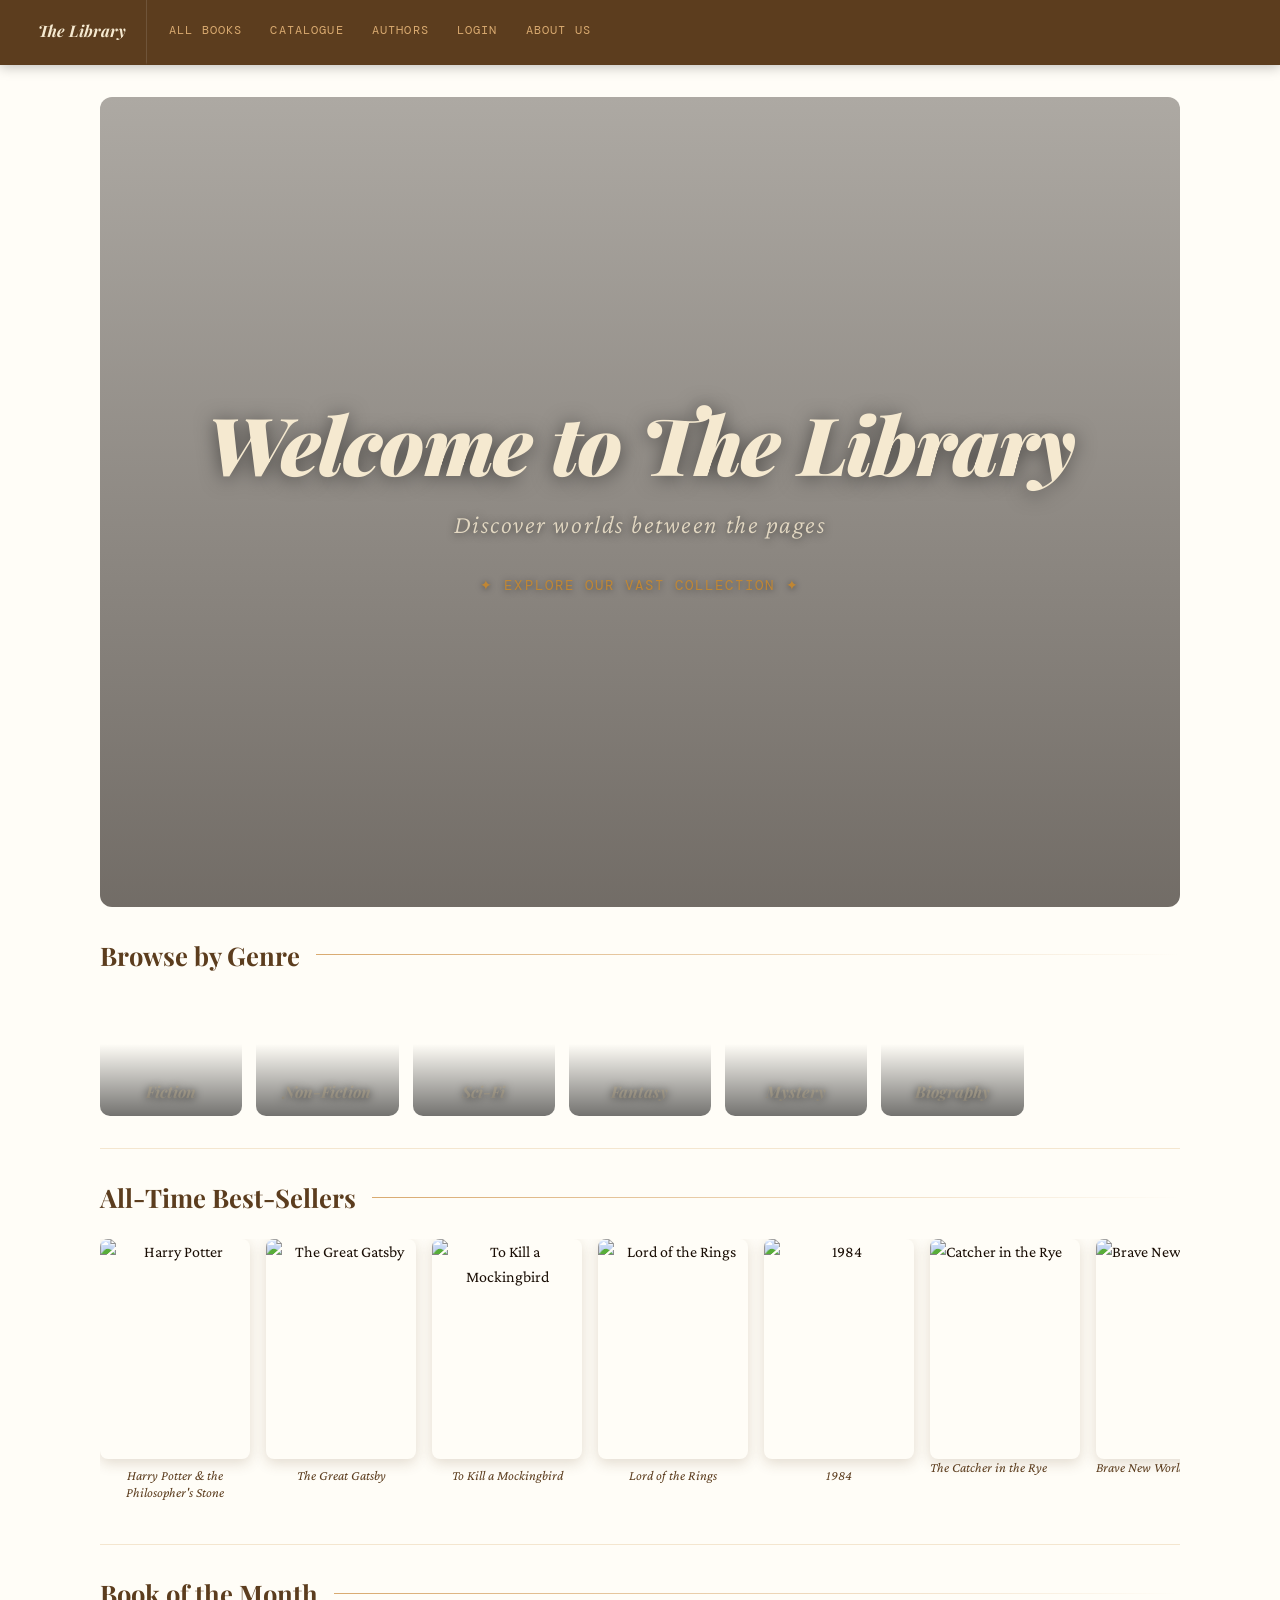
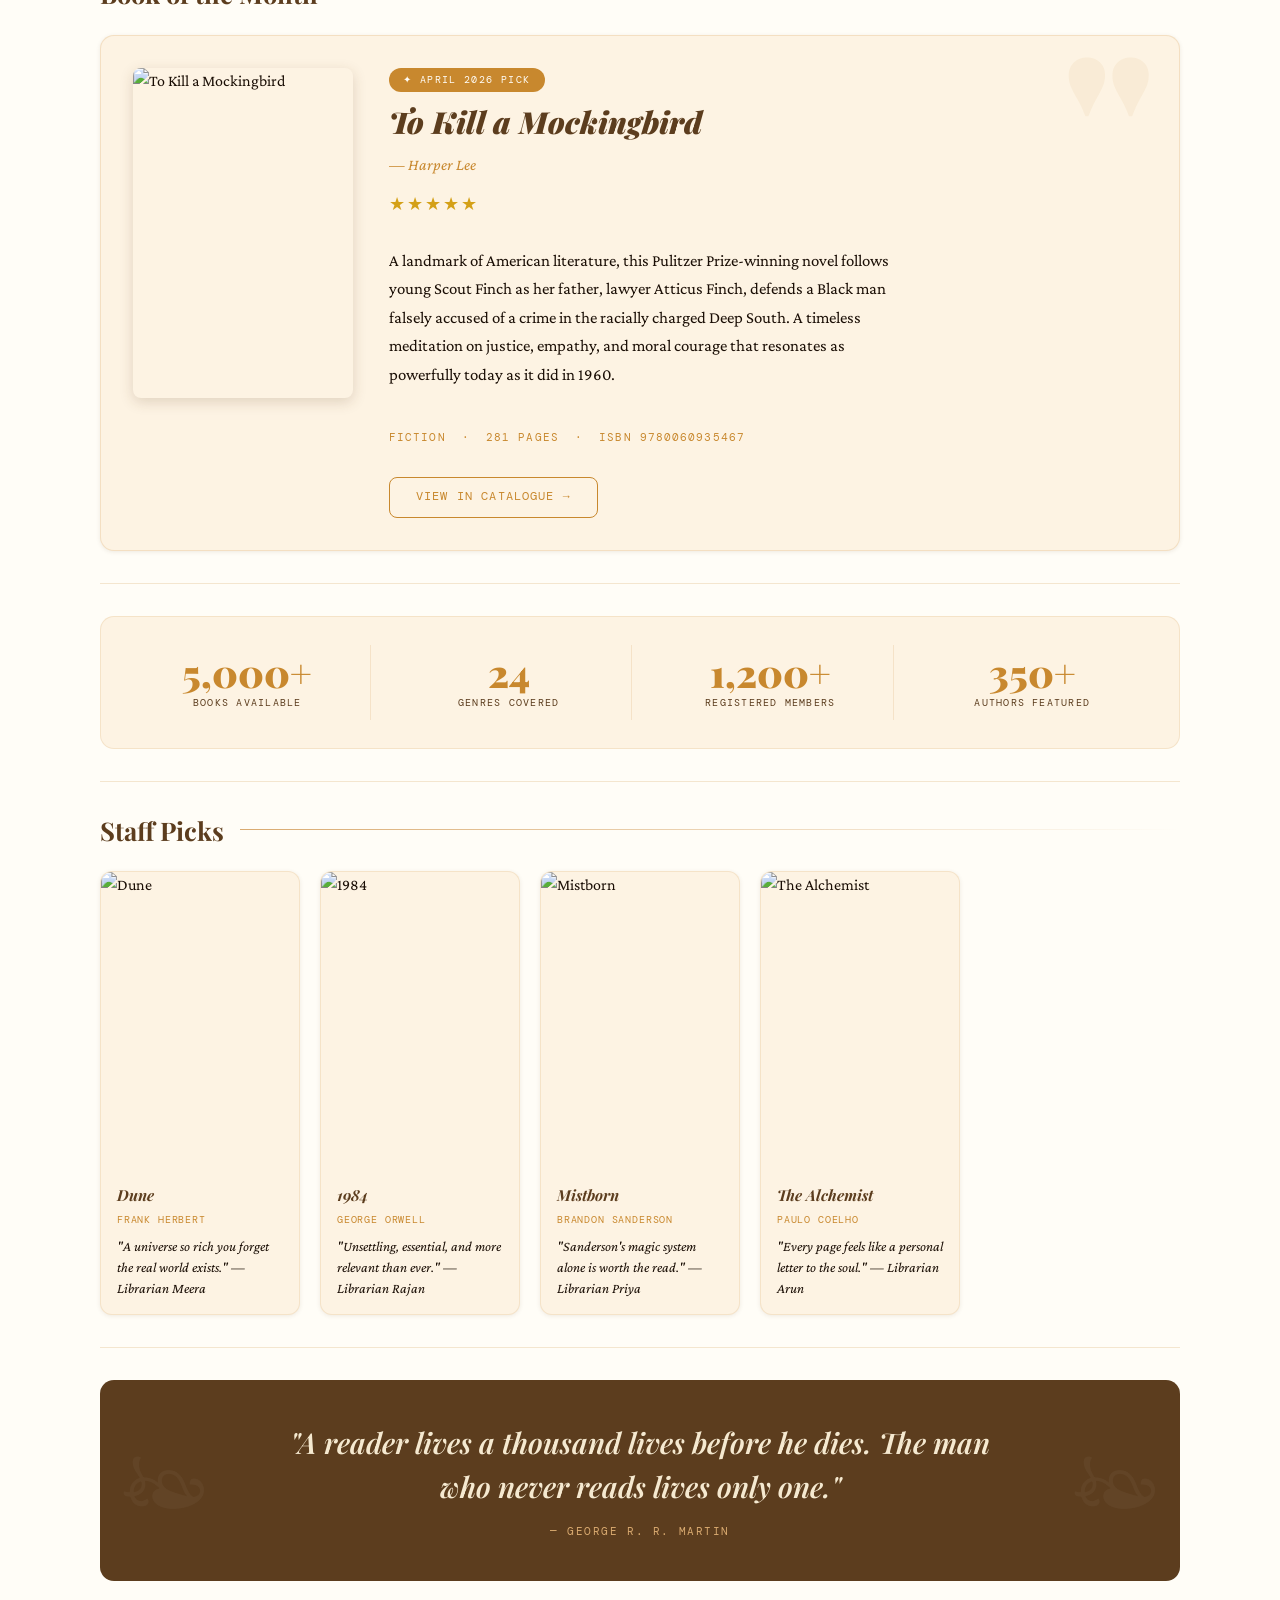
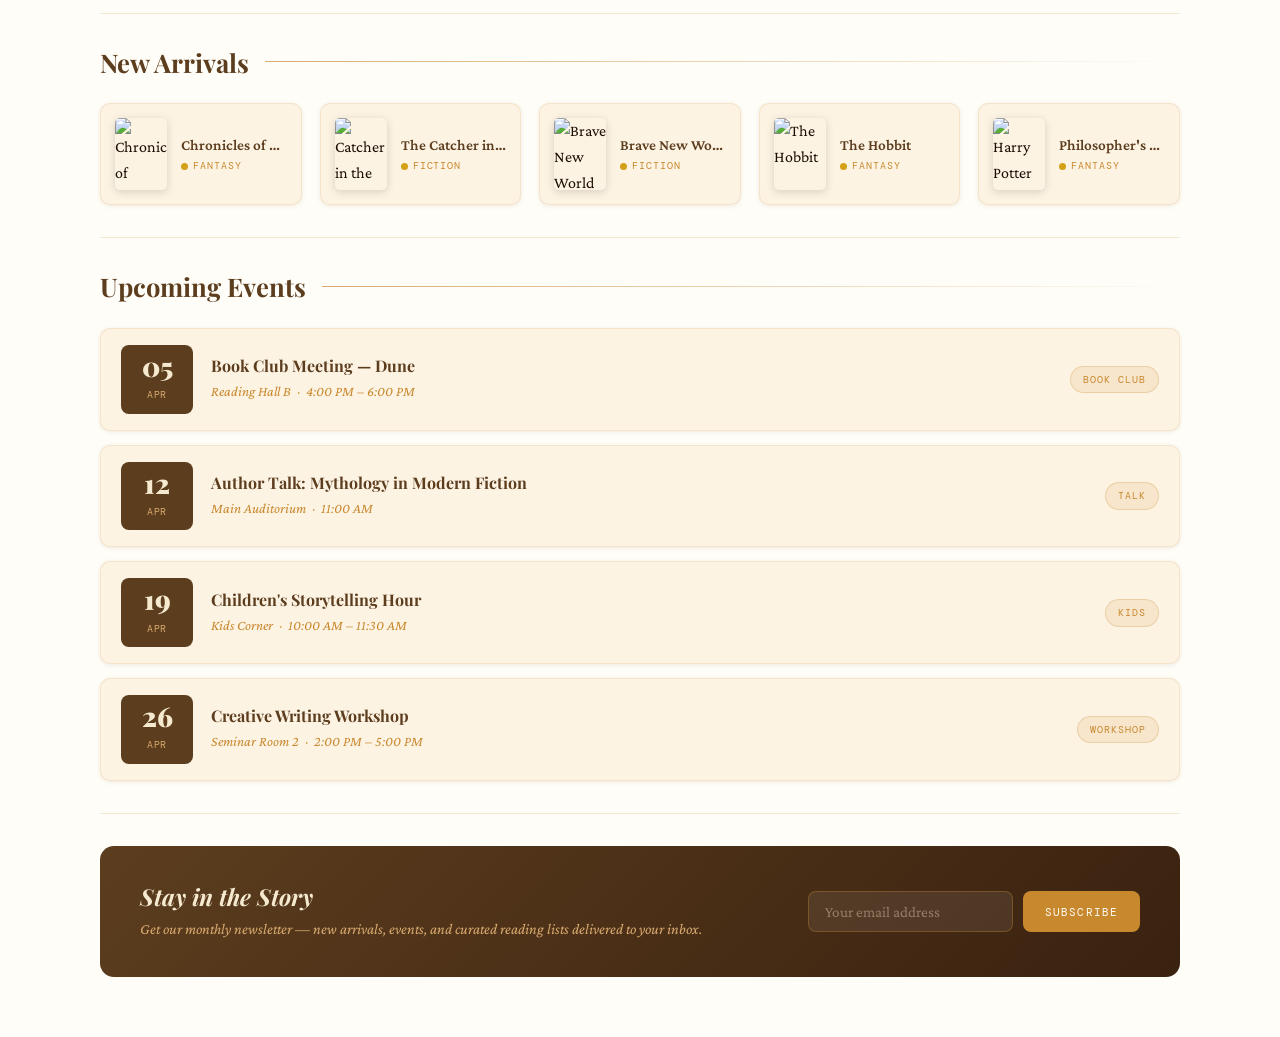
==== index.html @ 383b51c3 "Add files via upload" ====
<!DOCTYPE html>
<html lang="en">

<head>
    <title>The Library — Home</title>
    <meta name="viewport" content="width=device-width, initial-scale=1.0">
    <link rel="stylesheet" href="style.css">
    <style>
        .hero {
            position: relative;
            height: 90vh;
            display: flex;
            flex-direction: column;
            align-items: center;
            justify-content: center;
            text-align: center;
            border-radius: 12px;
            overflow: hidden;
            margin-bottom: 2rem;
            background-image: url(images/hero.jpg);
            background-size: cover;
            background-position: center;
        }

        .hero::before {
            content: '';
            position: absolute;
            inset: 0;
            background: linear-gradient(to bottom, rgba(20, 12, 6, 0.35) 0%, rgba(20, 12, 6, 0.60) 100%);
        }

        .hero>* {
            position: relative;
            z-index: 1;
        }

        .hero h1 {
            font-family: 'Playfair Display', Georgia, serif;
            font-size: clamp(2.5rem, 7vw, 5rem);
            font-weight: 900;
            font-style: italic;
            color: var(--cream);
            text-shadow: 0 2px 20px rgba(0, 0, 0, 0.5);
            margin-bottom: 0.2em;
            letter-spacing: -0.02em;
        }

        .hero h2 {
            font-family: 'Crimson Pro', Georgia, serif;
            font-size: clamp(1.1rem, 3vw, 1.6rem);
            font-weight: 300;
            font-style: italic;
            color: rgba(245, 233, 208, 0.85);
            text-shadow: 0 1px 8px rgba(0, 0, 0, 0.6);
            margin-bottom: 0.8em;
            letter-spacing: 0.06em;
        }

        .hero p {
            font-family: 'DM Mono', monospace;
            font-size: 0.85rem;
            letter-spacing: 0.15em;
            text-transform: uppercase;
            color: rgba(200, 136, 46, 0.9);
            text-shadow: 0 1px 6px rgba(0, 0, 0, 0.5);
        }


        .section-title {
            display: flex;
            align-items: center;
            gap: 16px;
            margin-bottom: 1.6rem;
        }

        .section-title h2 {
            margin: 0;
        }

        .section-title::after {
            content: '';
            flex: 1;
            height: 1px;
            background: linear-gradient(to right, var(--tan), transparent);
        }


        .featured-book {
            display: grid;
            grid-template-columns: 220px 1fr;
            gap: 36px;
            align-items: start;
            background: var(--parchment);
            border-radius: 14px;
            padding: 32px;
            border: 1px solid rgba(200, 136, 46, 0.18);
            box-shadow: var(--shadow-sm);
            position: relative;
            overflow: hidden;
        }

        .featured-book::before {
            content: '"';
            position: absolute;
            top: -20px;
            right: 24px;
            font-family: 'Playfair Display', Georgia, serif;
            font-size: 14rem;
            font-weight: 900;
            color: rgba(200, 136, 46, 0.07);
            line-height: 1;
            pointer-events: none;
        }

        .featured-book img {
            width: 100%;
            aspect-ratio: 2/3;
            object-fit: cover;
            border-radius: 8px;
            box-shadow: var(--shadow-md);
        }

        .featured-meta {
            display: flex;
            flex-direction: column;
            gap: 12px;
        }

        .badge {
            display: inline-block;
            font-family: 'DM Mono', monospace;
            font-size: 0.62rem;
            letter-spacing: 0.14em;
            text-transform: uppercase;
            padding: 4px 14px;
            border-radius: 20px;
            background: var(--amber);
            color: var(--white);
            width: fit-content;
        }

        .featured-meta h3 {
            font-family: 'Playfair Display', Georgia, serif;
            font-size: 1.9rem;
            font-weight: 900;
            font-style: italic;
            color: var(--sepia);
            margin: 0;
            line-height: 1.2;
        }

        .featured-meta .author-line {
            font-family: 'Crimson Pro', Georgia, serif;
            font-size: 1rem;
            color: var(--amber);
            font-style: italic;
        }

        .featured-meta .blurb {
            font-family: 'Crimson Pro', Georgia, serif;
            font-size: 1.05rem;
            color: var(--ink);
            line-height: 1.7;
            max-width: 520px;
        }

        .star-rating {
            color: var(--gold);
            font-size: 1.1rem;
            letter-spacing: 2px;
        }

        .btn-outline {
            display: inline-block;
            margin-top: 8px;
            padding: 10px 26px;
            border: 1.5px solid var(--amber);
            border-radius: 8px;
            font-family: 'DM Mono', monospace;
            font-size: 0.72rem;
            letter-spacing: 0.1em;
            text-transform: uppercase;
            color: var(--amber);
            transition: all 0.22s;
            width: fit-content;
        }

        .btn-outline:hover {
            background: var(--amber);
            color: var(--white);
            transform: translateY(-2px);
            box-shadow: 0 4px 14px rgba(154, 95, 42, 0.25);
        }


        .picks-grid {
            display: grid;
            grid-template-columns: repeat(auto-fill, minmax(200px, 1fr));
            gap: 20px;
        }

        .pick-card {
            background: var(--parchment);
            border-radius: 12px;
            overflow: hidden;
            border: 1px solid rgba(200, 136, 46, 0.15);
            box-shadow: var(--shadow-sm);
            transition: transform 0.3s, box-shadow 0.3s;
            cursor: pointer;
        }

        .pick-card:hover {
            transform: translateY(-5px);
            box-shadow: var(--shadow-md);
        }

        .pick-card img {
            width: 100%;
            aspect-ratio: 2/3;
            object-fit: cover;
            display: block;
        }

        .pick-info {
            padding: 14px 16px;
        }

        .pick-info .pick-title {
            font-family: 'Playfair Display', Georgia, serif;
            font-size: 0.95rem;
            font-weight: 700;
            font-style: italic;
            color: var(--sepia);
            margin-bottom: 4px;
        }

        .pick-info .pick-author {
            font-family: 'DM Mono', monospace;
            font-size: 0.65rem;
            letter-spacing: 0.08em;
            text-transform: uppercase;
            color: var(--amber);
        }

        .pick-info .pick-note {
            font-family: 'Crimson Pro', Georgia, serif;
            font-size: 0.88rem;
            color: var(--ink);
            margin-top: 8px;
            font-style: italic;
            line-height: 1.5;
        }


        .quote-banner {
            background: var(--sepia);
            border-radius: 14px;
            padding: 40px 48px;
            text-align: center;
            position: relative;
            overflow: hidden;
        }

        .quote-banner::before,
        .quote-banner::after {
            content: '❧';
            position: absolute;
            font-size: 6rem;
            color: rgba(255, 255, 255, 0.04);
            top: 50%;
            transform: translateY(-50%);
        }

        .quote-banner::before {
            left: 20px;
        }

        .quote-banner::after {
            right: 20px;
        }

        .quote-text {
            font-family: 'Playfair Display', Georgia, serif;
            font-size: clamp(1.25rem, 2.5vw, 1.8rem);
            font-style: italic;
            font-weight: 600;
            color: var(--cream);
            line-height: 1.55;
            max-width: 700px;
            margin: 0 auto 14px;
            position: relative;
            z-index: 1;
        }

        .quote-attr {
            font-family: 'DM Mono', monospace;
            font-size: 0.7rem;
            letter-spacing: 0.14em;
            text-transform: uppercase;
            color: var(--tan);
        }


        .arrivals-grid {
            display: grid;
            grid-template-columns: repeat(auto-fill, minmax(180px, 1fr));
            gap: 18px;
        }

        .arrival-card {
            display: flex;
            align-items: center;
            gap: 14px;
            background: var(--parchment);
            border-radius: 10px;
            padding: 14px;
            border: 1px solid rgba(200, 136, 46, 0.14);
            box-shadow: var(--shadow-sm);
            transition: transform 0.25s, box-shadow 0.25s;
            cursor: pointer;
        }

        .arrival-card:hover {
            transform: translateY(-3px);
            box-shadow: var(--shadow-md);
        }

        .arrival-card img {
            width: 52px;
            height: 72px;
            object-fit: cover;
            border-radius: 5px;
            flex-shrink: 0;
            box-shadow: 0 2px 8px rgba(0, 0, 0, 0.15);
        }

        .arrival-info {
            min-width: 0;
        }

        .arrival-info .arr-title {
            font-family: 'Crimson Pro', Georgia, serif;
            font-weight: 600;
            font-size: 0.95rem;
            color: var(--sepia);
            line-height: 1.3;
            margin-bottom: 3px;
            white-space: nowrap;
            overflow: hidden;
            text-overflow: ellipsis;
        }

        .arrival-info .arr-genre {
            font-family: 'DM Mono', monospace;
            font-size: 0.6rem;
            letter-spacing: 0.1em;
            text-transform: uppercase;
            color: var(--amber);
        }

        .new-dot {
            display: inline-block;
            width: 7px;
            height: 7px;
            border-radius: 50%;
            background: var(--gold);
            margin-right: 5px;
            vertical-align: middle;
            flex-shrink: 0;
        }


        .events-list {
            display: flex;
            flex-direction: column;
            gap: 14px;
        }

        .event-item {
            display: grid;
            grid-template-columns: 72px 1fr auto;
            align-items: center;
            gap: 18px;
            background: var(--parchment);
            border-radius: 10px;
            padding: 16px 20px;
            border: 1px solid rgba(200, 136, 46, 0.14);
            box-shadow: var(--shadow-sm);
            transition: transform 0.2s;
        }

        .event-item:hover {
            transform: translateX(4px);
        }

        .event-date {
            text-align: center;
            background: var(--sepia);
            color: var(--cream);
            border-radius: 8px;
            padding: 8px 6px;
        }

        .event-date .ev-day {
            font-family: 'Playfair Display', Georgia, serif;
            font-size: 1.7rem;
            font-weight: 900;
            line-height: 1;
            display: block;
        }

        .event-date .ev-mon {
            font-family: 'DM Mono', monospace;
            font-size: 0.6rem;
            letter-spacing: 0.1em;
            text-transform: uppercase;
            color: var(--tan);
        }

        .event-info h3 {
            font-family: 'Playfair Display', Georgia, serif;
            font-size: 1rem;
            font-weight: 700;
            color: var(--sepia);
            margin: 0 0 4px;
        }

        .event-info p {
            font-family: 'Crimson Pro', Georgia, serif;
            font-size: 0.88rem;
            color: var(--amber);
            margin: 0;
            font-style: italic;
        }

        .event-tag {
            font-family: 'DM Mono', monospace;
            font-size: 0.6rem;
            letter-spacing: 0.1em;
            text-transform: uppercase;
            padding: 5px 12px;
            border-radius: 20px;
            background: rgba(200, 136, 46, 0.12);
            color: var(--amber);
            border: 1px solid rgba(200, 136, 46, 0.25);
            white-space: nowrap;
        }


        .stats-row {
            display: grid;
            grid-template-columns: repeat(4, 1fr);
            gap: 16px;
            background: var(--parchment);
            border-radius: 14px;
            padding: 28px 24px;
            border: 1px solid rgba(200, 136, 46, 0.15);
        }

        .stat-item {
            text-align: center;
            padding: 8px;
            border-right: 1px solid rgba(200, 136, 46, 0.15);
        }

        .stat-item:last-child {
            border-right: none;
        }

        .stat-num {
            font-family: 'Playfair Display', Georgia, serif;
            font-size: 2.4rem;
            font-weight: 900;
            color: var(--amber);
            line-height: 1;
            margin-bottom: 4px;
        }

        .stat-label {
            font-family: 'DM Mono', monospace;
            font-size: 0.65rem;
            letter-spacing: 0.12em;
            text-transform: uppercase;
            color: var(--sepia);
        }


        .newsletter-box {
            background: linear-gradient(135deg, var(--sepia) 0%, #3a2210 100%);
            border-radius: 14px;
            padding: 36px 40px;
            display: grid;
            grid-template-columns: 1fr auto;
            align-items: center;
            gap: 32px;
        }

        .newsletter-box h3 {
            font-family: 'Playfair Display', Georgia, serif;
            font-size: 1.45rem;
            font-style: italic;
            color: var(--cream);
            margin: 0 0 6px;
        }

        .newsletter-box p {
            font-family: 'Crimson Pro', Georgia, serif;
            font-size: 0.95rem;
            color: var(--tan);
            margin: 0;
            font-style: italic;
        }

        .newsletter-form {
            display: flex;
            gap: 10px;
            min-width: 320px;
        }

        .newsletter-form input {
            flex: 1;
            padding: 11px 16px;
            border-radius: 8px;
            border: 1.5px solid rgba(200, 136, 46, 0.35);
            background: rgba(255, 255, 255, 0.08);
            color: var(--cream);
            font-family: 'Crimson Pro', Georgia, serif;
            font-size: 0.95rem;
            outline: none;
            transition: border-color 0.2s;
        }

        .newsletter-form input::placeholder {
            color: rgba(245, 233, 208, 0.4);
        }

        .newsletter-form input:focus {
            border-color: var(--gold);
        }

        .newsletter-form button {
            padding: 11px 22px;
            background: var(--amber);
            color: var(--white);
            border: none;
            border-radius: 8px;
            font-family: 'DM Mono', monospace;
            font-size: 0.7rem;
            letter-spacing: 0.1em;
            text-transform: uppercase;
            cursor: pointer;
            transition: background 0.2s, transform 0.15s;
            white-space: nowrap;
        }

        .newsletter-form button:hover {
            background: var(--gold);
            transform: translateY(-1px);
        }

        @media (max-width: 800px) {
            .featured-book {
                grid-template-columns: 1fr;
            }

            .featured-book img {
                max-width: 200px;
                margin: 0 auto;
            }

            .stats-row {
                grid-template-columns: repeat(2, 1fr);
            }

            .newsletter-box {
                grid-template-columns: 1fr;
                gap: 20px;
            }

            .newsletter-form {
                min-width: unset;
            }

            .event-item {
                grid-template-columns: 60px 1fr;
            }

            .event-tag {
                display: none;
            }
        }

        @media (max-width: 500px) {
            .stats-row {
                grid-template-columns: 1fr 1fr;
            }

            .stat-item:nth-child(2) {
                border-right: none;
            }

            .stat-item:nth-child(3) {
                border-right: 1px solid rgba(200, 136, 46, 0.15);
            }
        }
    </style>
</head>

<body>
    <div class="topnav">
        <a href="index.html" id="home">The Library</a>
        <a href="books.html">All Books</a>
        <a href="catalogue.html">Catalogue</a>
        <a href="authors.html">Authors</a>
        <a href="login.html">Login</a>
        <a href="about.html">About Us</a>
    </div>

    <div class="main">


        <div class="hero">
            <h1>Welcome to The Library</h1>
            <h2>Discover worlds between the pages</h2>
            <p>✦ Explore our vast collection ✦</p>
        </div>


        <div class="section-title">
            <h2>Browse by Genre</h2>
        </div>
        <div class="gennav-home">
            <a class="gen-card" href="books.html#fiction"
                style="background-image:url(images/genres/fiction.jfif)">Fiction</a>
            <a class="gen-card" href="books.html#non-fiction"
                style="background-image:url(images/genres/non-fiction.jpeg)">Non-Fiction</a>
            <a class="gen-card" href="books.html#science-fiction"
                style="background-image:url(images/genres/science-fiction.jfif);background-position:bottom">Sci-Fi</a>
            <a class="gen-card" href="books.html#fantasy"
                style="background-image:url(images/genres/fantasy.jfif)">Fantasy</a>
            <a class="gen-card" href="books.html#mystery"
                style="background-image:url(images/genres/mystery.jfif)">Mystery</a>
            <a class="gen-card" href="books.html#biography"
                style="background-image:url(images/genres/biography.jfif)">Biography</a>
        </div>

        <hr>


        <div class="section-title">
            <h2>All-Time Best-Sellers</h2>
        </div>
        <div class="scroll-row">
            <div class="scroll-col"><a href="books.html#hp"><img
                        src="https://m.media-amazon.com/images/I/81q77Q39nEL._SL1500_.jpg" alt="Harry Potter">
                    <p>Harry Potter &amp; the Philosopher's Stone</p>
                </a></div>
            <div class="scroll-col"><a href="books.html#gatsby"><img
                        src="https://nikol-verlag.de/cdn/shop/files/9783690430616_1500x2229.jpg?v=1767957859"
                        alt="The Great Gatsby">
                    <p>The Great Gatsby</p>
                </a></div>
            <div class="scroll-col"><a href="books.html#mkbird"><img
                        src="https://cdn.britannica.com/21/182021-050-666DB6B1/book-cover-To-Kill-a-Mockingbird-many-1961.jpg?w=300"
                        alt="To Kill a Mockingbird">
                    <p>To Kill a Mockingbird</p>
                </a></div>
            <div class="scroll-col"><a href="books.html#lotr"><img
                        src="https://www.casualoptimist.com/wp-content/uploads/2020/09/fellowship-of-the-ring-illustration-johan-egerkrans-1000x1500.jpg"
                        alt="Lord of the Rings">
                    <p>Lord of the Rings</p>
                </a></div>
            <div class="scroll-col"><a href="books.html#1984"><img
                        src="https://m.media-amazon.com/images/I/715WdnBHqYL._SY425_.jpg"
                        alt="1984">
                    <p>1984</p>
                </a></div>
            <div class="scroll-col"><img
                    src="https://m.media-amazon.com/images/I/51uEKxRBCHL._SY445_SX342_FMwebp_.jpg"
                    alt="Catcher in the Rye">
                <p>The Catcher in the Rye</p>
            </div>
            <div class="scroll-col"><img
                    src="https://encrypted-tbn0.gstatic.com/images?q=tbn:ANd9GcQonNwlWhyKlAbbZLTejPLSenzfnPsRwLTIig&s"
                    alt="Brave New World">
                <p>Brave New World</p>
            </div>
        </div>

        <hr>


        <div class="section-title">
            <h2>Book of the Month</h2>
        </div>
        <div class="featured-book">
            <img src="https://cdn.britannica.com/21/182021-050-666DB6B1/book-cover-To-Kill-a-Mockingbird-many-1961.jpg?w=300"
                alt="To Kill a Mockingbird">
            <div class="featured-meta">
                <span class="badge">✦ April 2026 Pick</span>
                <h3>To Kill a Mockingbird</h3>
                <div class="author-line">— Harper Lee</div>
                <div class="star-rating">★★★★★</div>
                <p class="blurb">
                    A landmark of American literature, this Pulitzer Prize-winning novel follows young Scout Finch as
                    her father, lawyer Atticus Finch, defends a Black man falsely accused of a crime in the racially
                    charged Deep South. A timeless meditation on justice, empathy, and moral courage that resonates as
                    powerfully today as it did in 1960.
                </p>
                <p
                    style="font-family:'DM Mono',monospace;font-size:0.68rem;letter-spacing:0.1em;color:var(--amber);text-transform:uppercase;">
                    Fiction &nbsp;·&nbsp; 281 pages &nbsp;·&nbsp; ISBN 9780060935467
                </p>
                <a href="catalogue.html" class="btn-outline">View in Catalogue →</a>
            </div>
        </div>

        <hr>


        <div class="stats-row">
            <div class="stat-item">
                <div class="stat-num">5,000+</div>
                <div class="stat-label">Books Available</div>
            </div>
            <div class="stat-item">
                <div class="stat-num">24</div>
                <div class="stat-label">Genres Covered</div>
            </div>
            <div class="stat-item">
                <div class="stat-num">1,200+</div>
                <div class="stat-label">Registered Members</div>
            </div>
            <div class="stat-item">
                <div class="stat-num">350+</div>
                <div class="stat-label">Authors Featured</div>
            </div>
        </div>

        <hr>


        <div class="section-title">
            <h2>Staff Picks</h2>
        </div>
        <div class="picks-grid">
            <div class="pick-card">
                <img src="https://m.media-amazon.com/images/I/913padSawdL._SY425_.jpg"
                    alt="Dune">
                <div class="pick-info">
                    <div class="pick-title">Dune</div>
                    <div class="pick-author">Frank Herbert</div>
                    <div class="pick-note">"A universe so rich you forget the real world exists." — Librarian Meera
                    </div>
                </div>
            </div>
            <div class="pick-card">
                <img src="https://m.media-amazon.com/images/I/715WdnBHqYL._SY425_.jpg"
                    alt="1984">
                <div class="pick-info">
                    <div class="pick-title">1984</div>
                    <div class="pick-author">George Orwell</div>
                    <div class="pick-note">"Unsettling, essential, and more relevant than ever." — Librarian Rajan</div>
                </div>
            </div>
            <div class="pick-card">
                <img src="https://encrypted-tbn0.gstatic.com/images?q=tbn:ANd9GcR-NttoexrgfuFYEnZb1isDTOJMlc9u2GXTzg&s"
                    alt="Mistborn">
                <div class="pick-info">
                    <div class="pick-title">Mistborn</div>
                    <div class="pick-author">Brandon Sanderson</div>
                    <div class="pick-note">"Sanderson's magic system alone is worth the read." — Librarian Priya</div>
                </div>
            </div>
            <div class="pick-card">
                <img src="https://encrypted-tbn0.gstatic.com/shopping?q=tbn:ANd9GcQgLu1FPrf5N8WzMrAFwJauWPjBGXg4wd6wHhL3OFp8uWyS7pyCx3GWnOrwArlbQ9nbc0YPZuuSkjnb-xzeOHlqU0CY4ALgR2M4tJZlGQtrL4kpJQeJuO8xCA&usqp=CAc"
                    alt="The Alchemist">
                <div class="pick-info">
                    <div class="pick-title">The Alchemist</div>
                    <div class="pick-author">Paulo Coelho</div>
                    <div class="pick-note">"Every page feels like a personal letter to the soul." — Librarian Arun</div>
                </div>
            </div>
        </div>

        <hr>


        <div class="quote-banner">
            <p class="quote-text">"A reader lives a thousand lives before he dies. The man who never reads lives only
                one."</p>
            <div class="quote-attr">— George R. R. Martin</div>
        </div>

        <hr>


        <div class="section-title">
            <h2>New Arrivals</h2>
        </div>
        <div class="arrivals-grid">
            <div class="arrival-card">
                <img src="https://m.media-amazon.com/images/I/51XPgOQPxqL._SY445_SX342_FMwebp_.jpg" alt="Chronicles of Narnia">
                <div class="arrival-info">
                    <div class="arr-title">Chronicles of Narnia</div>
                    <div class="arr-genre"><span class="new-dot"></span>Fantasy</div>
                </div>
            </div>
            <div class="arrival-card">
                <img src="https://m.media-amazon.com/images/I/51uEKxRBCHL._SY445_SX342_FMwebp_.jpg" alt="Catcher in the Rye">
                <div class="arrival-info">
                    <div class="arr-title">The Catcher in the Rye</div>
                    <div class="arr-genre"><span class="new-dot"></span>Fiction</div>
                </div>
            </div>
            <div class="arrival-card">
                <img src="https://encrypted-tbn0.gstatic.com/images?q=tbn:ANd9GcQonNwlWhyKlAbbZLTejPLSenzfnPsRwLTIig&s" alt="Brave New World">
                <div class="arrival-info">
                    <div class="arr-title">Brave New World</div>
                    <div class="arr-genre"><span class="new-dot"></span>Fiction</div>
                </div>
            </div>
            <div class="arrival-card">
                <img src="https://encrypted-tbn0.gstatic.com/images?q=tbn:ANd9GcRb7QzUGGSP5YeBYEdkKUH4E_2Cz23_2NRGuA&s" alt="The Hobbit">
                <div class="arrival-info">
                    <div class="arr-title">The Hobbit</div>
                    <div class="arr-genre"><span class="new-dot"></span>Fantasy</div>
                </div>
            </div>
            <div class="arrival-card">
                <img src="https://m.media-amazon.com/images/I/81q77Q39nEL._SL1500_.jpg" alt="Harry Potter">
                <div class="arrival-info">
                    <div class="arr-title">Philosopher's Stone</div>
                    <div class="arr-genre"><span class="new-dot"></span>Fantasy</div>
                </div>
            </div>
        </div>

        <hr>


        <div class="section-title">
            <h2>Upcoming Events</h2>
        </div>
        <div class="events-list">
            <div class="event-item">
                <div class="event-date">
                    <span class="ev-day">05</span>
                    <span class="ev-mon">Apr</span>
                </div>
                <div class="event-info">
                    <h3>Book Club Meeting — Dune</h3>
                    <p>Reading Hall B &nbsp;·&nbsp; 4:00 PM – 6:00 PM</p>
                </div>
                <span class="event-tag">Book Club</span>
            </div>
            <div class="event-item">
                <div class="event-date">
                    <span class="ev-day">12</span>
                    <span class="ev-mon">Apr</span>
                </div>
                <div class="event-info">
                    <h3>Author Talk: Mythology in Modern Fiction</h3>
                    <p>Main Auditorium &nbsp;·&nbsp; 11:00 AM</p>
                </div>
                <span class="event-tag">Talk</span>
            </div>
            <div class="event-item">
                <div class="event-date">
                    <span class="ev-day">19</span>
                    <span class="ev-mon">Apr</span>
                </div>
                <div class="event-info">
                    <h3>Children's Storytelling Hour</h3>
                    <p>Kids Corner &nbsp;·&nbsp; 10:00 AM – 11:30 AM</p>
                </div>
                <span class="event-tag">Kids</span>
            </div>
            <div class="event-item">
                <div class="event-date">
                    <span class="ev-day">26</span>
                    <span class="ev-mon">Apr</span>
                </div>
                <div class="event-info">
                    <h3>Creative Writing Workshop</h3>
                    <p>Seminar Room 2 &nbsp;·&nbsp; 2:00 PM – 5:00 PM</p>
                </div>
                <span class="event-tag">Workshop</span>
            </div>
        </div>

        <hr>


        <div class="newsletter-box">
            <div>
                <h3>Stay in the Story</h3>
                <p>Get our monthly newsletter — new arrivals, events, and curated reading lists delivered to your inbox.
                </p>
            </div>
            <div class="newsletter-form">
                <input type="email" placeholder="Your email address">
                <button>Subscribe</button>
            </div>
        </div>

    </div>
</body>

</html>
---- style.css ----
@import url('https://fonts.googleapis.com/css2?family=Playfair+Display:ital,wght@0,400;0,700;0,900;1,400;1,700;1,900&family=Crimson+Pro:ital,wght@0,300;0,400;0,500;0,600;1,300;1,400;1,500;1,600&family=DM+Mono:wght@300;400;500&display=swap');

:root {
  --ink:       #1a0e05;
  --sepia:     #5c3d1e;
  --amber:     #c8882e;
  --gold:      #d4a017;
  --tan:       #d9aa70;
  --cream:     #f5e9d0;
  --parchment: #fdf3e3;
  --white:     #fffdf7;
  --shadow-sm: 0 1px 4px rgba(92,61,30,0.10);
  --shadow-md: 0 4px 14px rgba(92,61,30,0.18);
  --shadow-lg: 0 8px 28px rgba(92,61,30,0.22);
}

*, *::before, *::after { box-sizing: border-box; }

html {
  scroll-behavior: smooth;
  -webkit-text-size-adjust: 100%;
}

body {
  margin: 0;
  padding: 0;
  font-family: 'Crimson Pro', Georgia, serif;
  font-size: 1rem;
  color: var(--ink);
  background: var(--white);
  line-height: 1.6;
  min-height: 100vh;
}

img {
  max-width: 100%;
  height: auto;
  display: block;
}

a {
  text-decoration: none;
  color: inherit;
  transition: color 0.2s;
}

hr {
  border: none;
  border-top: 1px solid rgba(200,136,46,0.20);
  margin: 2rem 0;
}

h1, h2, h3 {
  font-family: 'Playfair Display', Georgia, serif;
  color: var(--sepia);
  line-height: 1.25;
}

h1 {
  font-size: clamp(1.6rem, 5vw, 2.4rem);
  font-weight: 900;
  font-style: italic;
  margin: 0 0 0.4em;
}

h2 {
  font-size: clamp(1.2rem, 3.5vw, 1.6rem);
  font-weight: 700;
  margin: 0 0 0.5em;
}

h3 {
  font-size: clamp(1rem, 2.5vw, 1.2rem);
  font-weight: 700;
}


.topnav {
  position: sticky;
  top: 0;
  z-index: 200;
  background: var(--sepia);
  display: flex;
  align-items: center;
  flex-wrap: wrap;
  padding: 0 24px;
  gap: 0;
  box-shadow: 0 2px 12px rgba(0,0,0,0.25);
  min-height: 56px;
}

.topnav a {
  font-family: 'DM Mono', monospace;
  font-size: 0.72rem;
  letter-spacing: 0.1em;
  text-transform: uppercase;
  color: var(--tan);
  padding: 18px 14px;
  border-bottom: 3px solid transparent;
  transition: color 0.2s, border-color 0.2s;
  white-space: nowrap;
}

.topnav a:hover {
  color: var(--cream);
  border-bottom-color: var(--tan);
}

.topnav a.active {
  color: var(--cream);
  border-bottom-color: var(--amber);
}

.topnav a#home {
  font-family: 'Playfair Display', Georgia, serif;
  font-size: 1rem;
  font-weight: 700;
  font-style: italic;
  color: var(--cream);
  letter-spacing: 0;
  text-transform: none;
  padding-right: 20px;
  margin-right: 8px;
  border-right: 1px solid rgba(255,255,255,0.12);
  border-bottom: 3px solid transparent;
}

.main {
  max-width: 1160px;
  margin: 0 auto;
  padding: 32px 40px 60px;
}

.page-header {
  display: flex;
  align-items: flex-start;
  gap: 18px;
  margin-bottom: 2rem;
}

.ornament {
  width: 5px;
  min-height: 60px;
  background: linear-gradient(to bottom, var(--amber), var(--tan));
  border-radius: 3px;
  flex-shrink: 0;
}


.gen {
  display: inline-block;
  font-family: 'DM Mono', monospace;
  font-size: 0.7rem;
  letter-spacing: 0.1em;
  text-transform: uppercase;
  padding: 7px 16px;
  border-radius: 30px;
  border: 1.5px solid var(--tan);
  background: transparent;
  color: var(--sepia);
  transition: all 0.2s;
  white-space: nowrap;
}

.gen:hover {
  background: var(--amber);
  border-color: var(--amber);
  color: var(--white);
}

.gennav-home {
  display: grid;
  grid-template-columns: repeat(auto-fill, minmax(140px, 1fr));
  gap: 14px;
  margin-bottom: 2rem;
}

.gen-card {
  display: flex;
  align-items: flex-end;
  justify-content: center;
  height: 120px;
  border-radius: 10px;
  background-size: cover;
  background-position: center;
  font-family: 'Playfair Display', Georgia, serif;
  font-size: 1rem;
  font-weight: 700;
  font-style: italic;
  color: var(--cream);
  padding: 12px;
  text-shadow: 0 1px 8px rgba(0,0,0,0.7);
  position: relative;
  overflow: hidden;
  transition: transform 0.3s, box-shadow 0.3s;
}

.gen-card::before {
  content: '';
  position: absolute;
  inset: 0;
  background: linear-gradient(to top, rgba(0,0,0,0.55) 0%, transparent 60%);
}

.gen-card span, .gen-card { color: var(--cream); }

.gen-card:hover {
  transform: scale(1.03);
  box-shadow: var(--shadow-lg);
}


.table {
  width: 100%;
  border-collapse: collapse;
  margin-bottom: 1.5rem;
  font-family: 'Crimson Pro', Georgia, serif;
  font-size: 1rem;
}

.table thead tr {
  background: var(--sepia);
  color: var(--cream);
}

.table th {
  font-family: 'DM Mono', monospace;
  font-size: 0.68rem;
  letter-spacing: 0.1em;
  text-transform: uppercase;
  padding: 10px 14px;
  text-align: left;
  font-weight: 500;
}

.table td {
  padding: 9px 14px;
  border-bottom: 1px solid rgba(200,136,46,0.12);
  color: var(--ink);
}

.table tbody tr:nth-child(odd) { background: var(--parchment); }
.table tbody tr:nth-child(even) { background: var(--white); }

.table tbody tr:hover { background: var(--cream); }

.genre-label {
  display: inline-block;
  font-family: 'DM Mono', monospace;
  font-size: 0.72rem;
  letter-spacing: 0.1em;
  text-transform: uppercase;
  padding: 4px 14px;
  border-radius: 20px;
  font-weight: 500;
}

.label-fantasy  { background: rgba(58,90,32,0.12);  color: #3a5a20; border: 1px solid rgba(58,90,32,0.25); }
.label-fiction  { background: rgba(122,74,16,0.12);  color: #7a4a10; border: 1px solid rgba(122,74,16,0.25); }
.label-nonfic   { background: rgba(26,64,96,0.12);   color: #1a4060; border: 1px solid rgba(26,64,96,0.25); }
.label-horror   { background: rgba(61,16,16,0.12);   color: #6a1010; border: 1px solid rgba(61,16,16,0.25); }
.label-history  { background: rgba(74,48,16,0.12);   color: #4a3010; border: 1px solid rgba(74,48,16,0.25); }
.label-mystery  { background: rgba(42,37,53,0.12);   color: #2a2535; border: 1px solid rgba(42,37,53,0.25); }

.genre-section { margin-bottom: 2rem; }


.scroll-row {
  display: flex;
  gap: 16px;
  overflow-x: auto;
  padding-bottom: 10px;
  scroll-snap-type: x mandatory;
  -webkit-overflow-scrolling: touch;
  scrollbar-width: thin;
  scrollbar-color: var(--tan) transparent;
}

.scroll-row::-webkit-scrollbar { height: 4px; }
.scroll-row::-webkit-scrollbar-thumb { background: var(--tan); border-radius: 2px; }

.scroll-col {
  flex: 0 0 150px;
  scroll-snap-align: start;
  cursor: pointer;
}

.scroll-col a {
  display: flex;
  flex-direction: column;
  align-items: center;
  gap: 8px;
  text-align: center;
}

.scroll-col img {
  width: 150px;
  height: 220px;
  object-fit: cover;
  border-radius: 8px;
  box-shadow: var(--shadow-md);
  transition: transform 0.3s;
}

.scroll-col img:hover { transform: scale(1.04); }

.scroll-col p {
  font-family: 'Crimson Pro', Georgia, serif;
  font-size: 0.85rem;
  font-style: italic;
  color: var(--sepia);
  margin: 0;
  line-height: 1.3;
}

.badge {
  display: inline-block;
  font-family: 'DM Mono', monospace;
  font-size: 0.62rem;
  letter-spacing: 0.14em;
  text-transform: uppercase;
  padding: 4px 14px;
  border-radius: 20px;
  background: var(--amber);
  color: var(--white);
  width: fit-content;
}


@media (max-width: 900px) {
  .main {
    padding: 24px 24px 48px;
  }

  .topnav {
    padding: 0 16px;
  }

  .topnav a {
    padding: 16px 10px;
    font-size: 0.68rem;
  }

  .topnav a#home {
    font-size: 0.95rem;
    padding-right: 14px;
    margin-right: 4px;
  }

  .gennav-home {
    grid-template-columns: repeat(auto-fill, minmax(120px, 1fr));
  }

  .gen-card { height: 100px; }
}

@media (max-width: 600px) {

  .topnav {
    flex-wrap: nowrap;
    overflow-x: auto;
    overflow-y: hidden;
    -webkit-overflow-scrolling: touch;
    scrollbar-width: none;
    padding: 0 12px;
    min-height: 52px;
  }

  .topnav::-webkit-scrollbar { display: none; }

  .topnav a {
    padding: 14px 10px;
    font-size: 0.65rem;
    letter-spacing: 0.06em;
    flex-shrink: 0;
  }

  .topnav a#home {
    font-size: 0.88rem;
    padding-right: 10px;
    margin-right: 4px;
  }


  .main {
    padding: 20px 16px 40px;
  }


  .page-header {
    flex-direction: row;
    gap: 12px;
    margin-bottom: 1.4rem;
  }

  .ornament { min-height: 44px; }


  .gennav-home {
    grid-template-columns: repeat(3, 1fr);
    gap: 10px;
  }

  .gen-card {
    height: 80px;
    font-size: 0.8rem;
    padding: 8px;
  }


  .gennav {
    margin: 0 -16px !important;
    padding-left: 16px !important;
    padding-right: 16px !important;
    top: 52px !important;
    gap: 6px;
  }


  .scroll-col { flex: 0 0 130px; }
  .scroll-col img { width: 130px; height: 190px; }


  .genre-section { overflow-x: auto; }

  .table {
    min-width: 500px;
    font-size: 0.88rem;
  }

  .table th, .table td { padding: 8px 10px; }


  .row {
    grid-template-columns: repeat(auto-fill, minmax(120px, 1fr)) !important;
    gap: 14px !important;
  }


  .stats-row {
    grid-template-columns: repeat(2, 1fr) !important;
    padding: 20px 16px !important;
  }

  .stat-item:nth-child(2) { border-right: none !important; }
  .stat-item:nth-child(3) { border-right: 1px solid rgba(200,136,46,0.15) !important; }

  .stat-num { font-size: 1.8rem !important; }


  .featured-book {
    grid-template-columns: 1fr !important;
    gap: 20px !important;
    padding: 20px !important;
  }

  .featured-book img {
    max-width: 160px;
    margin: 0 auto;
  }

  .featured-meta h3 { font-size: 1.5rem !important; }


  .newsletter-box {
    grid-template-columns: 1fr !important;
    gap: 16px !important;
    padding: 24px 20px !important;
  }

  .newsletter-form {
    min-width: unset !important;
    flex-direction: column;
  }

  .newsletter-form input,
  .newsletter-form button {
    width: 100%;
  }


  .event-item {
    grid-template-columns: 56px 1fr !important;
    gap: 12px !important;
    padding: 14px 14px !important;
  }

  .event-tag { display: none !important; }


  .picks-grid {
    grid-template-columns: repeat(2, 1fr) !important;
    gap: 14px !important;
  }


  .arrivals-grid {
    grid-template-columns: repeat(1, 1fr) !important;
  }

  .arrival-card {
    gap: 12px !important;
    padding: 12px !important;
  }


  .quote-banner {
    padding: 28px 20px !important;
  }

  .quote-text { font-size: 1.15rem !important; }


  .section-title h2 { font-size: 1.1rem !important; }


  .authors-grid {
    grid-template-columns: 1fr !important;
  }


  .portal-grid {
    grid-template-columns: 1fr !important;
  }


  .team-table-wrap { overflow-x: auto; }
}

@media (max-width: 380px) {
  .gennav-home {
    grid-template-columns: repeat(2, 1fr);
  }

  .gen-card { height: 75px; font-size: 0.75rem; }

  .picks-grid {
    grid-template-columns: 1fr !important;
  }

  .main { padding: 16px 12px 32px; }
}

.team-table-wrap {
  width: 100%;
  overflow-x: auto;
  -webkit-overflow-scrolling: touch;
}

.team-table-wrap table {
  min-width: 560px;
}

@media (max-width: 600px) {
  .scroll-row { padding-bottom: 6px; }
}
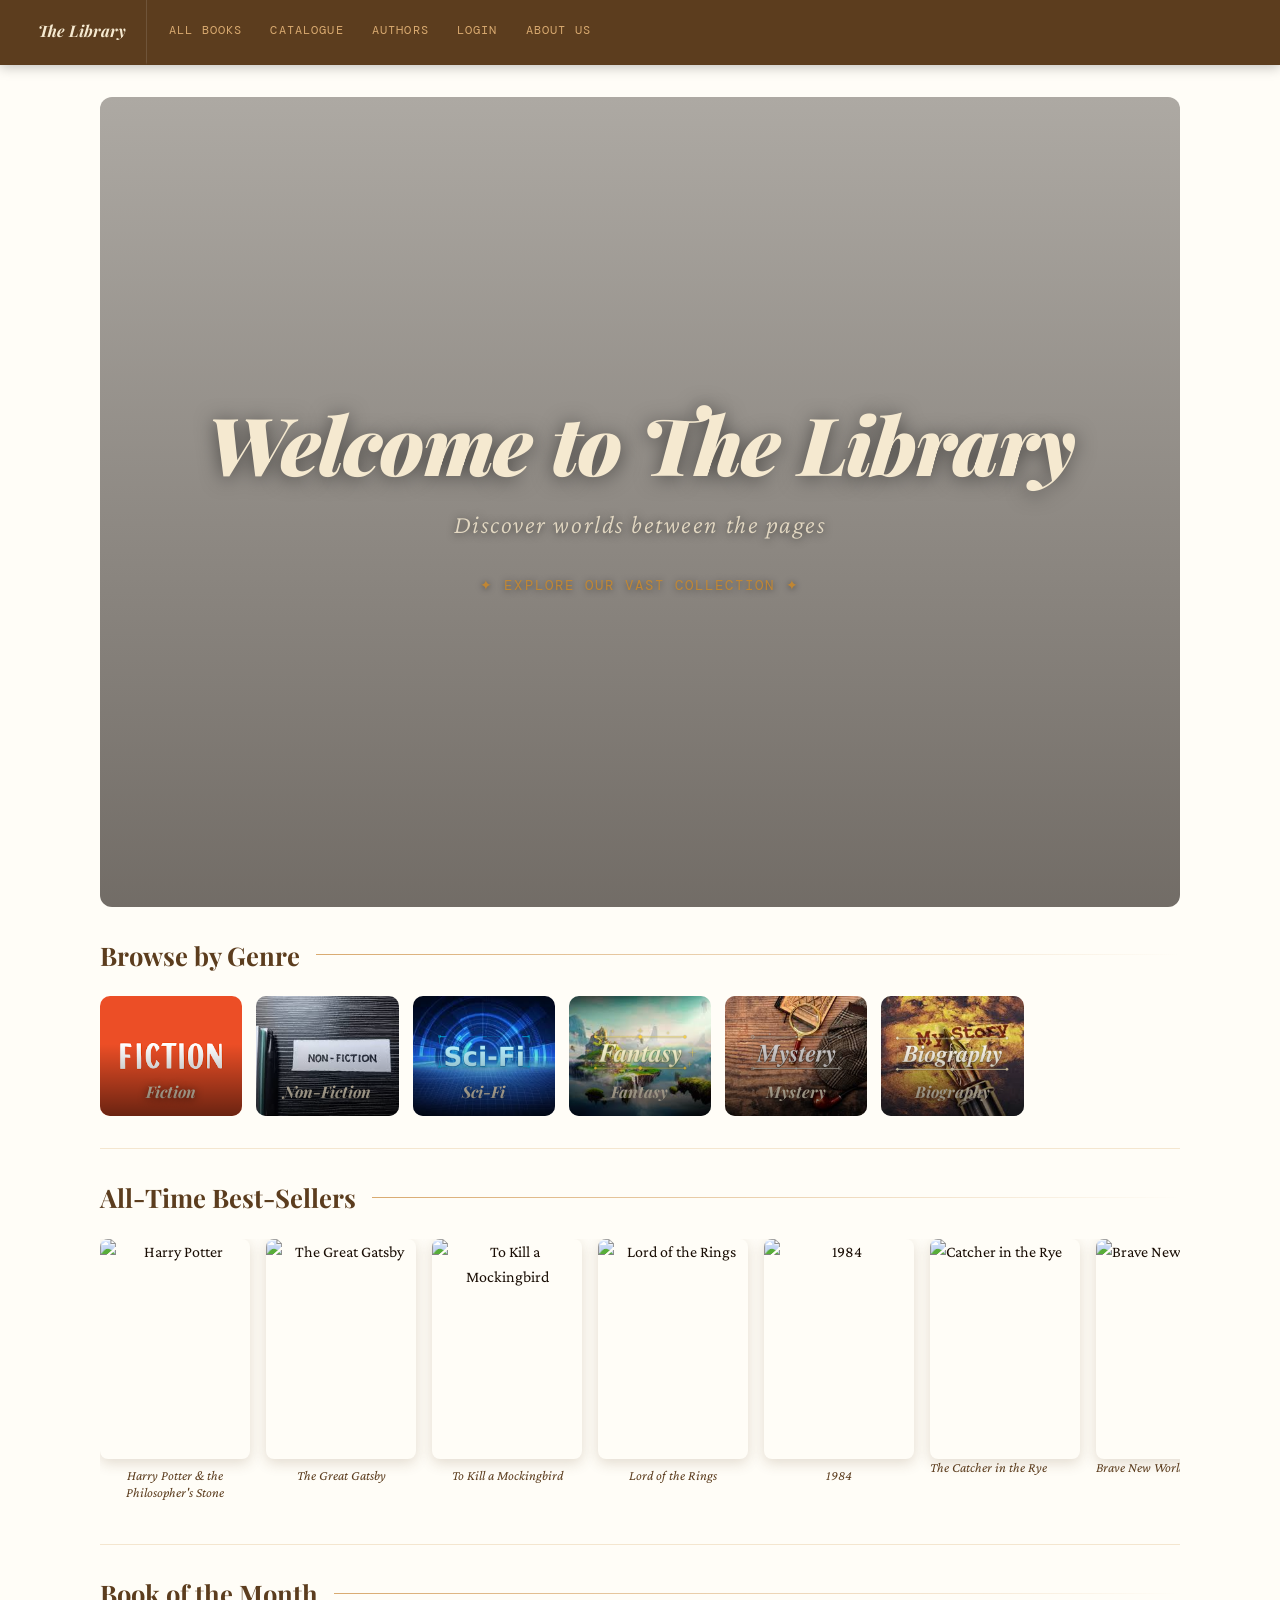
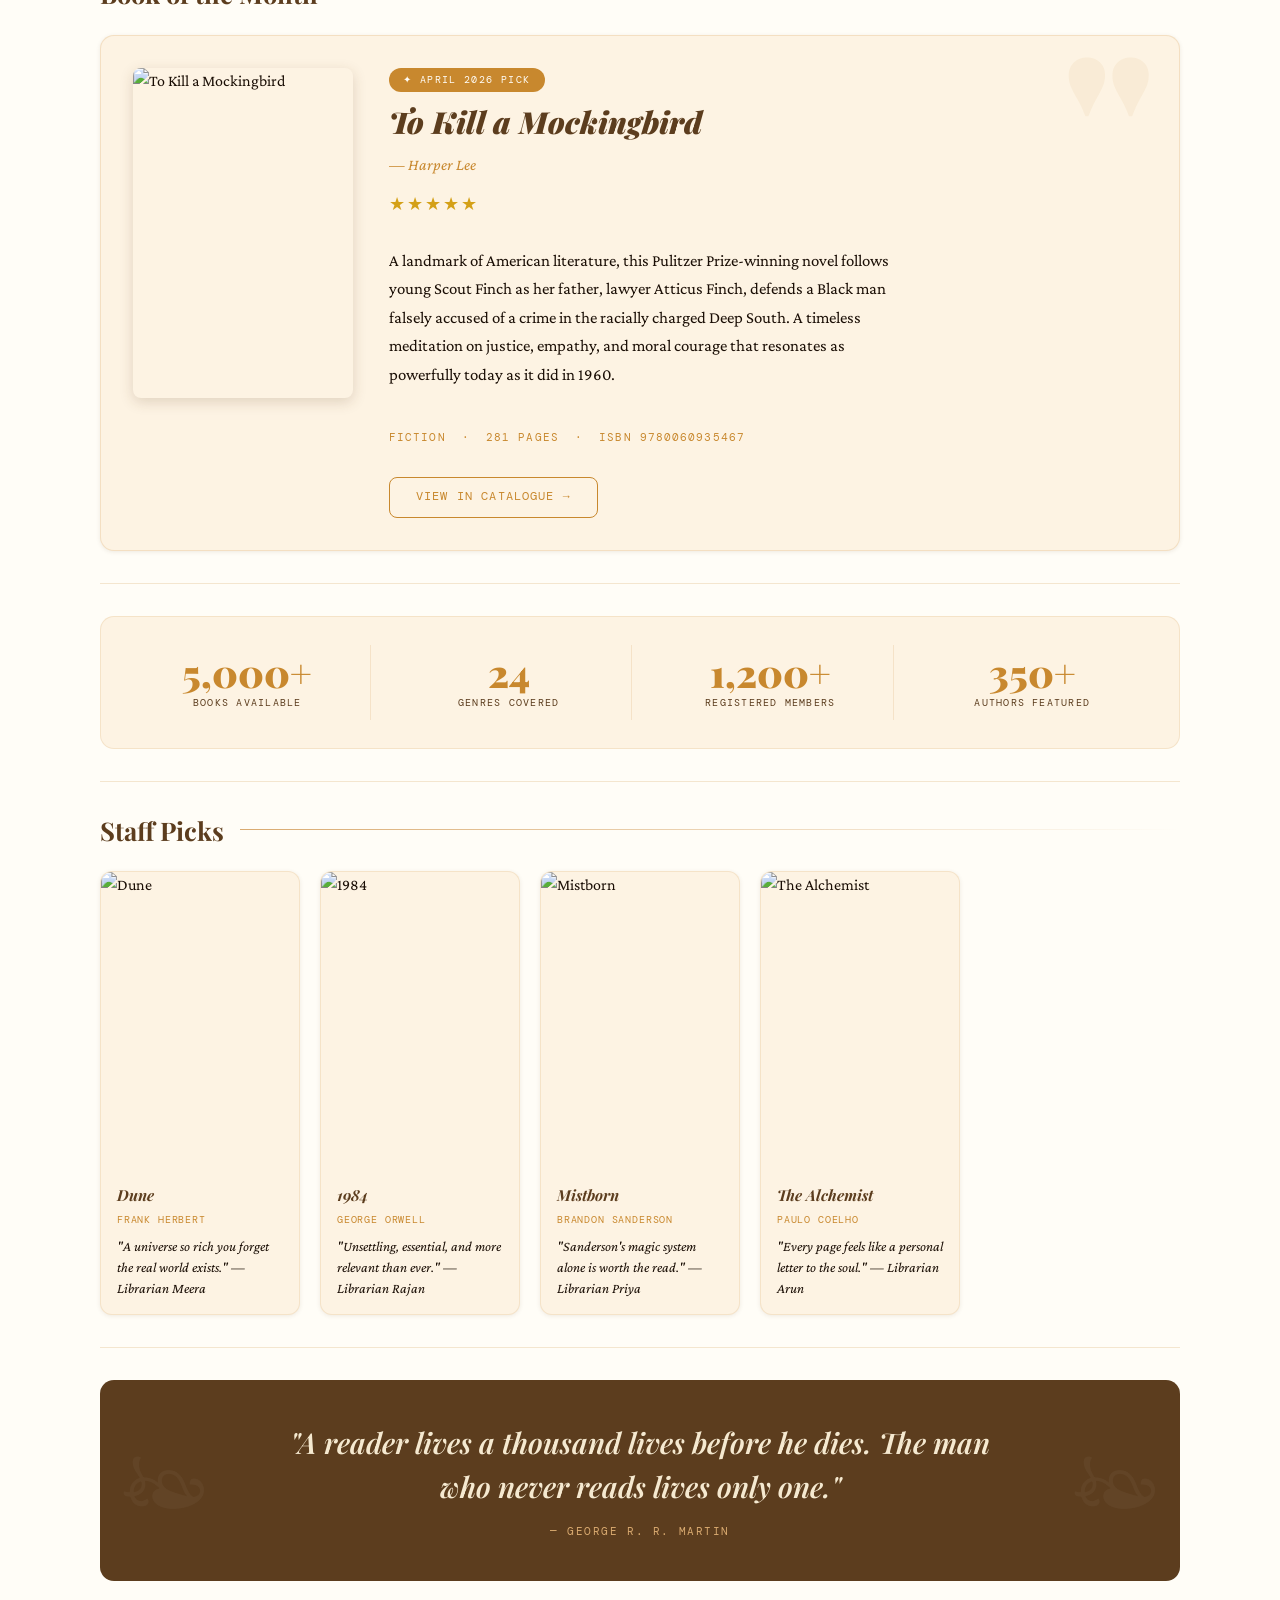
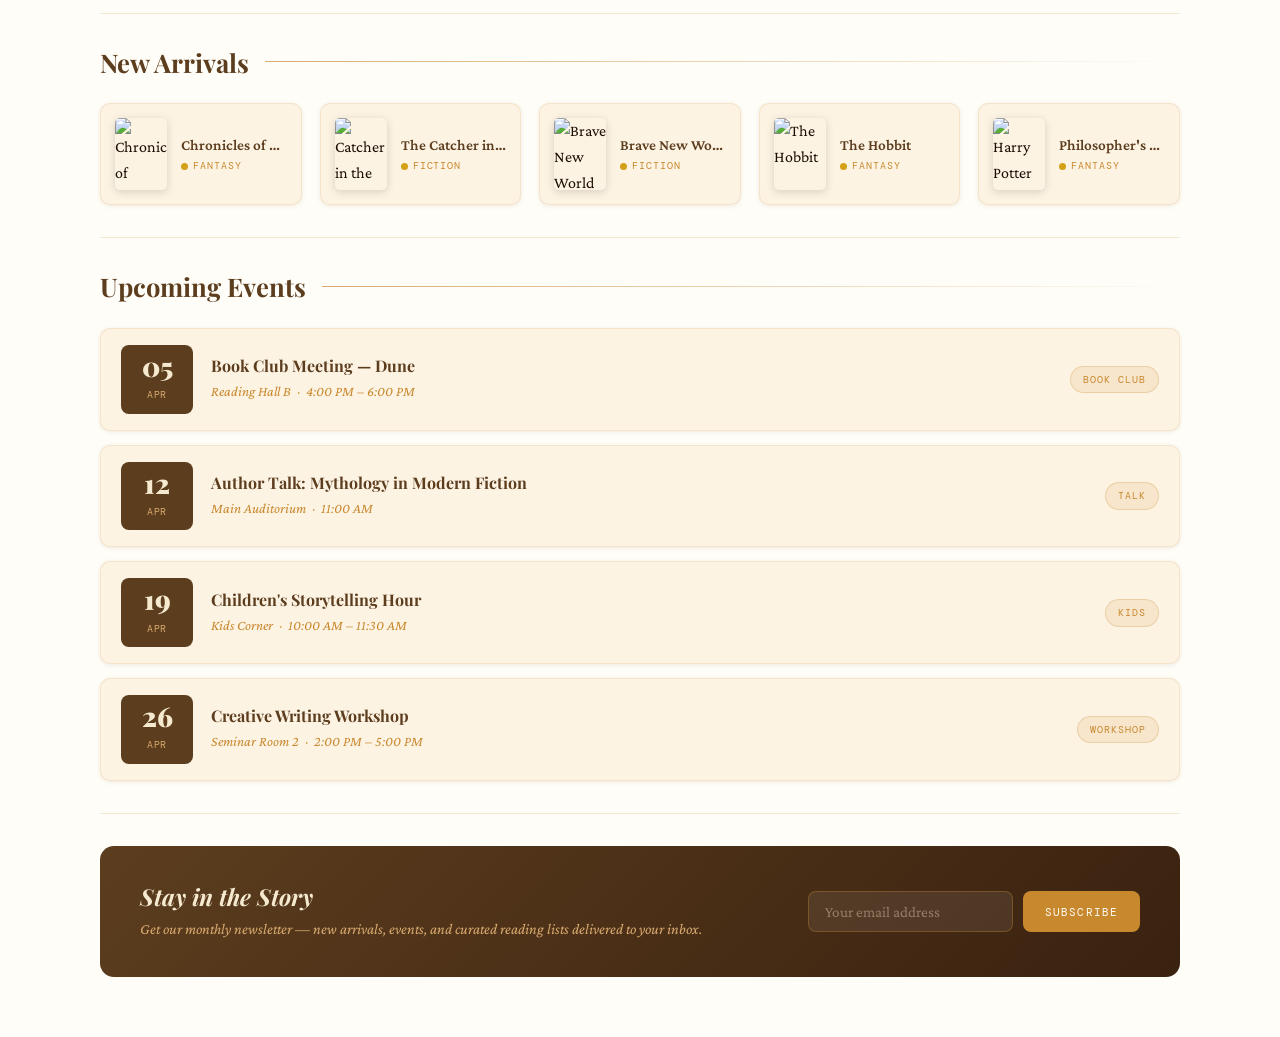
==== commit 727b3a3d: "index.html" ====
--- a/index.html
+++ b/index.html
@@ -17,7 +17,7 @@
             border-radius: 12px;
             overflow: hidden;
             margin-bottom: 2rem;
-            background-image: url(images/hero.jpg);
+            background-image: url(hero.jpg);
             background-size: cover;
             background-position: center;
         }
@@ -631,17 +631,17 @@
         </div>
         <div class="gennav-home">
             <a class="gen-card" href="books.html#fiction"
-                style="background-image:url(images/genres/fiction.jfif)">Fiction</a>
+                style="background-image:url(fiction.jfif)">Fiction</a>
             <a class="gen-card" href="books.html#non-fiction"
-                style="background-image:url(images/genres/non-fiction.jpeg)">Non-Fiction</a>
+                style="background-image:url(non-fiction.jpeg)">Non-Fiction</a>
             <a class="gen-card" href="books.html#science-fiction"
-                style="background-image:url(images/genres/science-fiction.jfif);background-position:bottom">Sci-Fi</a>
+                style="background-image:url(science-fiction.jfif);background-position:bottom">Sci-Fi</a>
             <a class="gen-card" href="books.html#fantasy"
-                style="background-image:url(images/genres/fantasy.jfif)">Fantasy</a>
+                style="background-image:url(fantasy.jfif)">Fantasy</a>
             <a class="gen-card" href="books.html#mystery"
-                style="background-image:url(images/genres/mystery.jfif)">Mystery</a>
+                style="background-image:url(mystery.jfif)">Mystery</a>
             <a class="gen-card" href="books.html#biography"
-                style="background-image:url(images/genres/biography.jfif)">Biography</a>
+                style="background-image:url(biography.jfif)">Biography</a>
         </div>
 
         <hr>
@@ -907,4 +907,4 @@
     </div>
 </body>
 
-</html>+</html>
